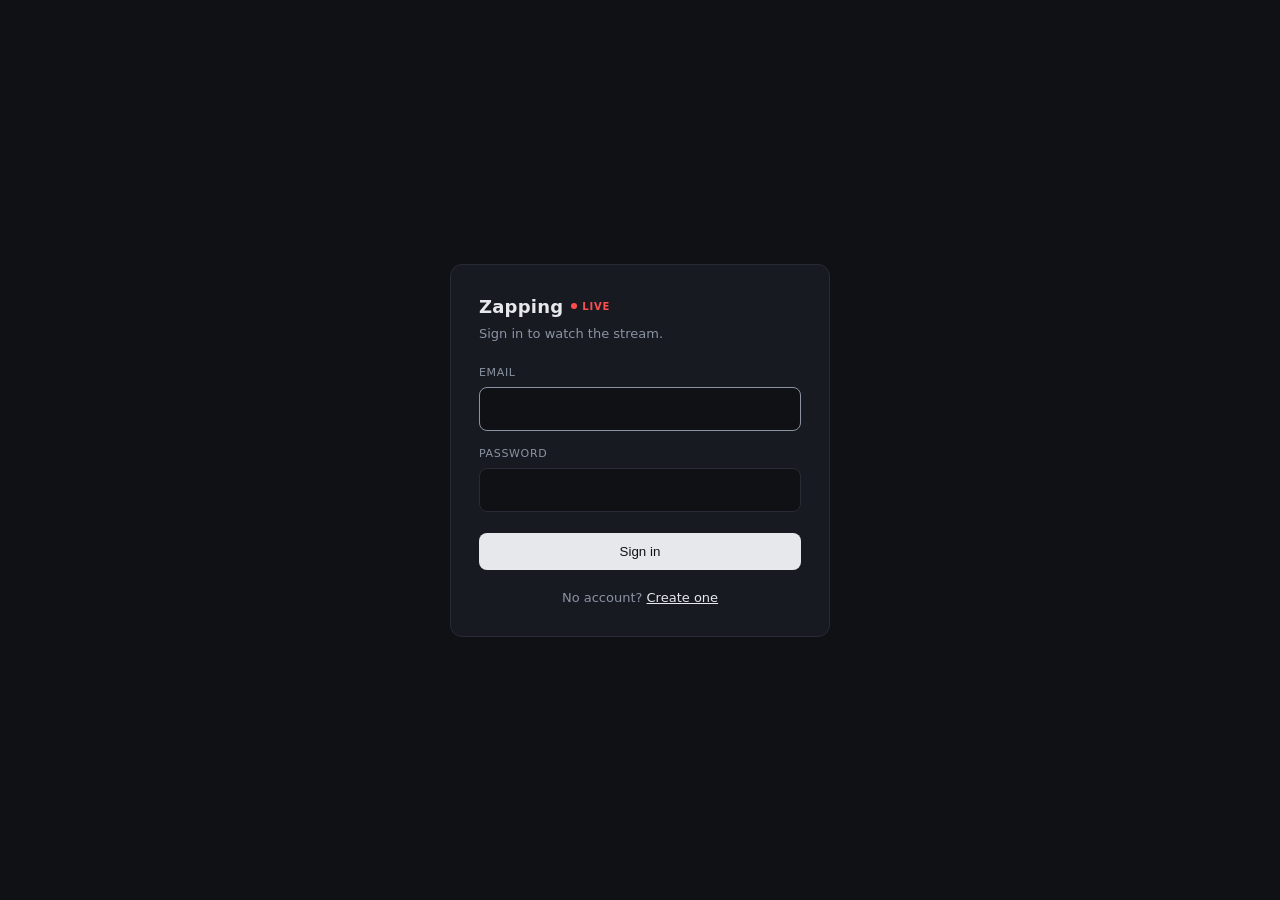
==== web/login.html @ 6c6cd057 "Add account registration, login and session-based access control Sessions are opaque 32-byte identif" ====
<!doctype html>
<html lang="en">
<head>
<meta charset="utf-8">
<meta name="viewport" content="width=device-width, initial-scale=1">
<link rel="icon" href='data:image/svg+xml,<svg xmlns="http://www.w3.org/2000/svg" viewBox="0 0 32 32"><rect width="32" height="32" rx="7" fill="%230f1115"/><circle cx="16" cy="16" r="7" fill="%23ff4d4d"/></svg>'>
<title>Sign in — Zapping</title>
<style>
  :root {
    --bg: #0f1115;
    --panel: #171a21;
    --border: #262b36;
    --text: #e6e8ec;
    --muted: #8b93a3;
    --live: #ff4d4d;
  }
  * { box-sizing: border-box; }
  body {
    margin: 0;
    min-height: 100vh;
    background: var(--bg);
    color: var(--text);
    font: 15px/1.5 ui-sans-serif, system-ui, -apple-system, "Segoe UI", sans-serif;
    display: flex;
    align-items: center;
    justify-content: center;
    padding: 24px;
  }
  main {
    width: 100%;
    max-width: 380px;
    background: var(--panel);
    border: 1px solid var(--border);
    border-radius: 12px;
    padding: 28px;
  }
  header { display: flex; align-items: center; gap: 8px; margin-bottom: 4px; }
  h1 { font-size: 18px; font-weight: 600; margin: 0; letter-spacing: .2px; }
  .live {
    display: inline-flex; align-items: center; gap: 5px;
    font-size: 10px; font-weight: 700; letter-spacing: .08em;
    color: var(--live); text-transform: uppercase;
  }
  .dot {
    width: 6px; height: 6px; border-radius: 50%;
    background: var(--live); animation: pulse 1.6s ease-in-out infinite;
  }
  @keyframes pulse { 0%,100% { opacity: 1 } 50% { opacity: .25 } }
  p.sub { color: var(--muted); font-size: 13px; margin: 0 0 22px; }
  label {
    display: block; font-size: 11px; color: var(--muted);
    text-transform: uppercase; letter-spacing: .06em; margin: 0 0 5px;
  }
  .field { margin-bottom: 15px; }
  input {
    width: 100%; padding: 10px 12px;
    background: var(--bg); color: var(--text);
    border: 1px solid var(--border); border-radius: 8px;
    font: inherit;
  }
  input:focus { outline: none; border-color: var(--muted); }
  button {
    width: 100%; padding: 11px;
    background: var(--text); color: var(--bg);
    border: 0; border-radius: 8px;
    font: 600 15px/1 inherit; cursor: pointer; margin-top: 6px;
  }
  button:hover { opacity: .88; }
  .alt { text-align: center; font-size: 13px; color: var(--muted); margin: 18px 0 0; }
  .alt a { color: var(--text); }
  #error {
    padding: 9px 12px; margin: 0 0 18px;
    border-radius: 8px; border: 1px solid #5c2626;
    background: #2a1414; color: #ffb4b4;
    font-size: 13px; display: none;
  }
</style>
</head>
<body>
<main>
  <header>
    <h1>Zapping</h1>
    <span class="live"><span class="dot"></span>Live</span>
  </header>
  <p class="sub">Sign in to watch the stream.</p>

  <p id="error"></p>

  <form method="post" action="/login">
    <div class="field">
      <label for="email">Email</label>
      <input type="email" id="email" name="email" required autocomplete="email" autofocus>
    </div>
    <div class="field">
      <label for="password">Password</label>
      <input type="password" id="password" name="password" required autocomplete="current-password">
    </div>
    <button type="submit">Sign in</button>
  </form>

  <p class="alt">No account? <a href="/signup">Create one</a></p>
</main>

<script>
  const MESSAGES = {
    invalid: "Invalid email or password.",
  };
  const code = new URLSearchParams(location.search).get("error");
  if (code) {
    const box = document.getElementById("error");
    box.textContent = MESSAGES[code] || "Something went wrong.";
    box.style.display = "block";
  }
</script>
</body>
</html>
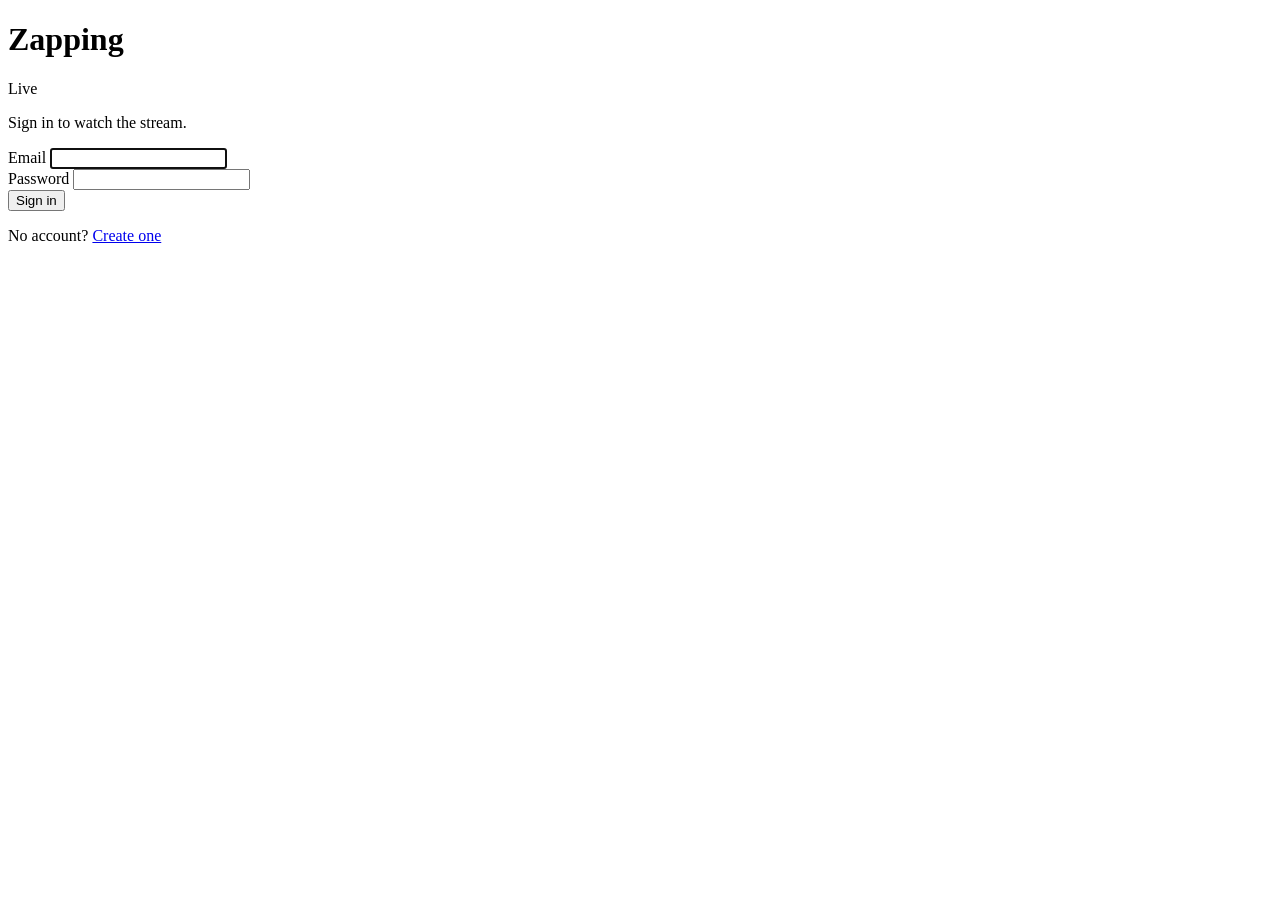
==== commit 9ecd13c9: "Move page styles and scripts into web/static Stylesheets and scripts were inlined in every page, whi" ====
--- a/web/login.html
+++ b/web/login.html
@@ -5,76 +5,8 @@
 <meta name="viewport" content="width=device-width, initial-scale=1">
 <link rel="icon" href='data:image/svg+xml,<svg xmlns="http://www.w3.org/2000/svg" viewBox="0 0 32 32"><rect width="32" height="32" rx="7" fill="%230f1115"/><circle cx="16" cy="16" r="7" fill="%23ff4d4d"/></svg>'>
 <title>Sign in — Zapping</title>
-<style>
-  :root {
-    --bg: #0f1115;
-    --panel: #171a21;
-    --border: #262b36;
-    --text: #e6e8ec;
-    --muted: #8b93a3;
-    --live: #ff4d4d;
-  }
-  * { box-sizing: border-box; }
-  body {
-    margin: 0;
-    min-height: 100vh;
-    background: var(--bg);
-    color: var(--text);
-    font: 15px/1.5 ui-sans-serif, system-ui, -apple-system, "Segoe UI", sans-serif;
-    display: flex;
-    align-items: center;
-    justify-content: center;
-    padding: 24px;
-  }
-  main {
-    width: 100%;
-    max-width: 380px;
-    background: var(--panel);
-    border: 1px solid var(--border);
-    border-radius: 12px;
-    padding: 28px;
-  }
-  header { display: flex; align-items: center; gap: 8px; margin-bottom: 4px; }
-  h1 { font-size: 18px; font-weight: 600; margin: 0; letter-spacing: .2px; }
-  .live {
-    display: inline-flex; align-items: center; gap: 5px;
-    font-size: 10px; font-weight: 700; letter-spacing: .08em;
-    color: var(--live); text-transform: uppercase;
-  }
-  .dot {
-    width: 6px; height: 6px; border-radius: 50%;
-    background: var(--live); animation: pulse 1.6s ease-in-out infinite;
-  }
-  @keyframes pulse { 0%,100% { opacity: 1 } 50% { opacity: .25 } }
-  p.sub { color: var(--muted); font-size: 13px; margin: 0 0 22px; }
-  label {
-    display: block; font-size: 11px; color: var(--muted);
-    text-transform: uppercase; letter-spacing: .06em; margin: 0 0 5px;
-  }
-  .field { margin-bottom: 15px; }
-  input {
-    width: 100%; padding: 10px 12px;
-    background: var(--bg); color: var(--text);
-    border: 1px solid var(--border); border-radius: 8px;
-    font: inherit;
-  }
-  input:focus { outline: none; border-color: var(--muted); }
-  button {
-    width: 100%; padding: 11px;
-    background: var(--text); color: var(--bg);
-    border: 0; border-radius: 8px;
-    font: 600 15px/1 inherit; cursor: pointer; margin-top: 6px;
-  }
-  button:hover { opacity: .88; }
-  .alt { text-align: center; font-size: 13px; color: var(--muted); margin: 18px 0 0; }
-  .alt a { color: var(--text); }
-  #error {
-    padding: 9px 12px; margin: 0 0 18px;
-    border-radius: 8px; border: 1px solid #5c2626;
-    background: #2a1414; color: #ffb4b4;
-    font-size: 13px; display: none;
-  }
-</style>
+<link rel="stylesheet" href="/static/theme.css">
+<link rel="stylesheet" href="/static/auth.css">
 </head>
 <body>
 <main>
@@ -100,17 +32,6 @@
 
   <p class="alt">No account? <a href="/signup">Create one</a></p>
 </main>
-
-<script>
-  const MESSAGES = {
-    invalid: "Invalid email or password.",
-  };
-  const code = new URLSearchParams(location.search).get("error");
-  if (code) {
-    const box = document.getElementById("error");
-    box.textContent = MESSAGES[code] || "Something went wrong.";
-    box.style.display = "block";
-  }
-</script>
+<script src="/static/auth.js"></script>
 </body>
 </html>
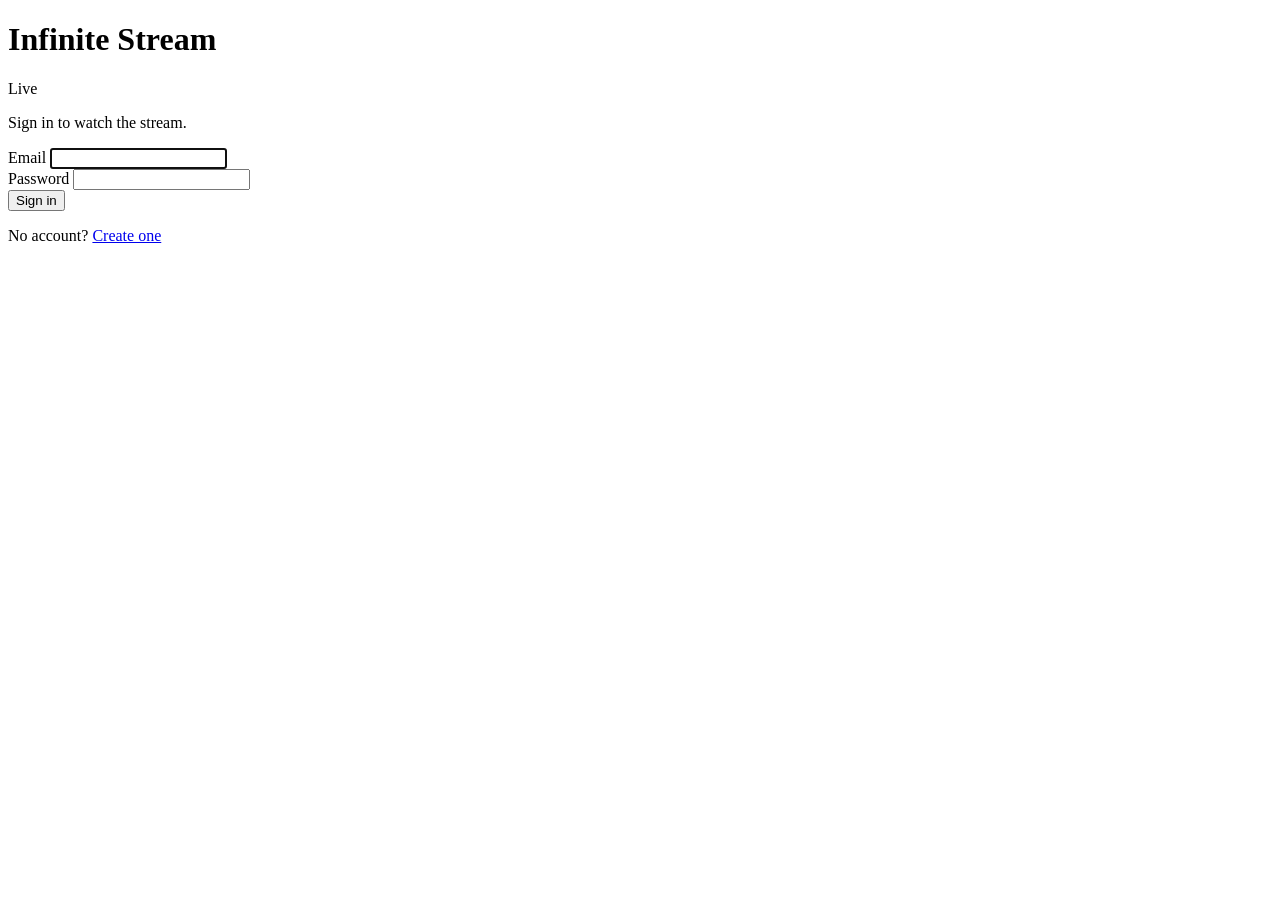
==== commit b7077b49: "Add env config, Docker packaging, goose migrations, central HTTP errors - internal/config: load and " ====
--- a/web/login.html
+++ b/web/login.html
@@ -4,14 +4,14 @@
 <meta charset="utf-8">
 <meta name="viewport" content="width=device-width, initial-scale=1">
 <link rel="icon" href='data:image/svg+xml,<svg xmlns="http://www.w3.org/2000/svg" viewBox="0 0 32 32"><rect width="32" height="32" rx="7" fill="%230f1115"/><circle cx="16" cy="16" r="7" fill="%23ff4d4d"/></svg>'>
-<title>Sign in — Zapping</title>
+<title>Sign in — Infinite Stream</title>
 <link rel="stylesheet" href="/static/theme.css">
 <link rel="stylesheet" href="/static/auth.css">
 </head>
 <body>
 <main>
   <header>
-    <h1>Zapping</h1>
+    <h1>Infinite Stream</h1>
     <span class="live"><span class="dot"></span>Live</span>
   </header>
   <p class="sub">Sign in to watch the stream.</p>
